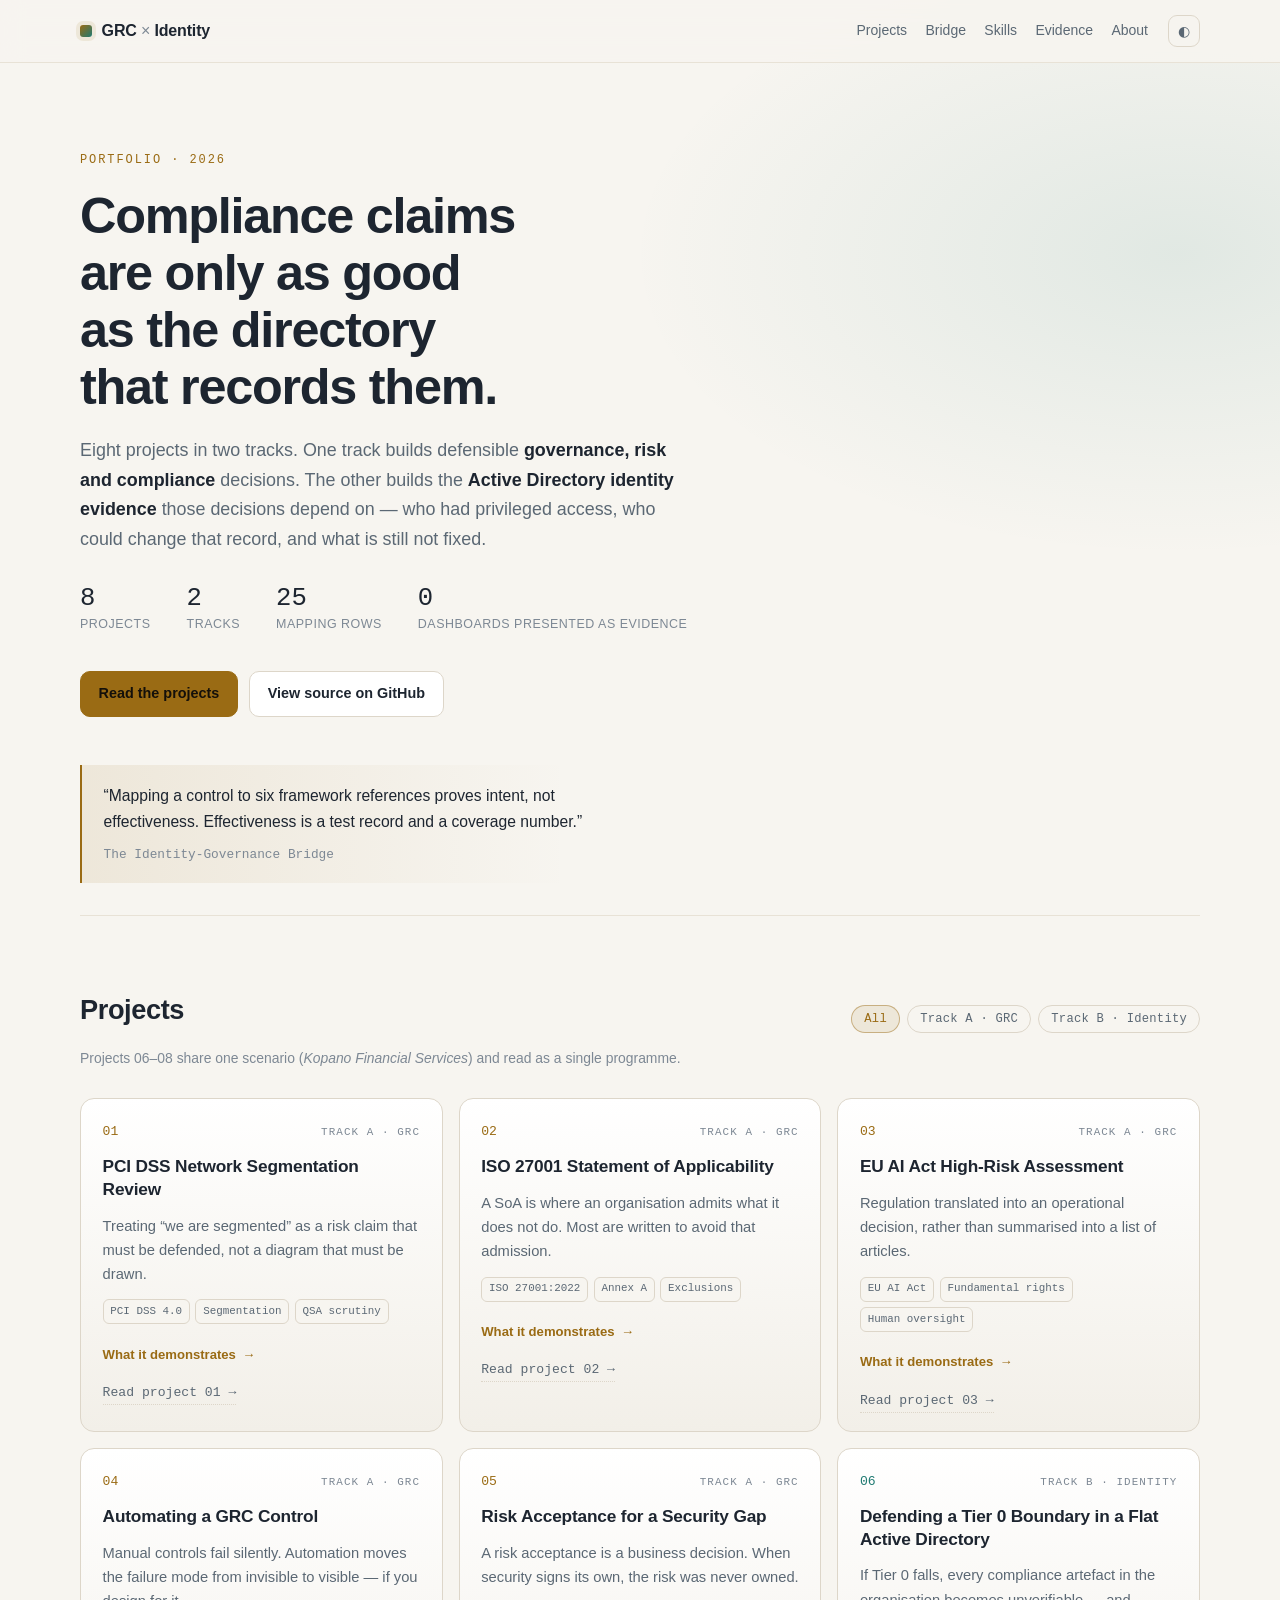
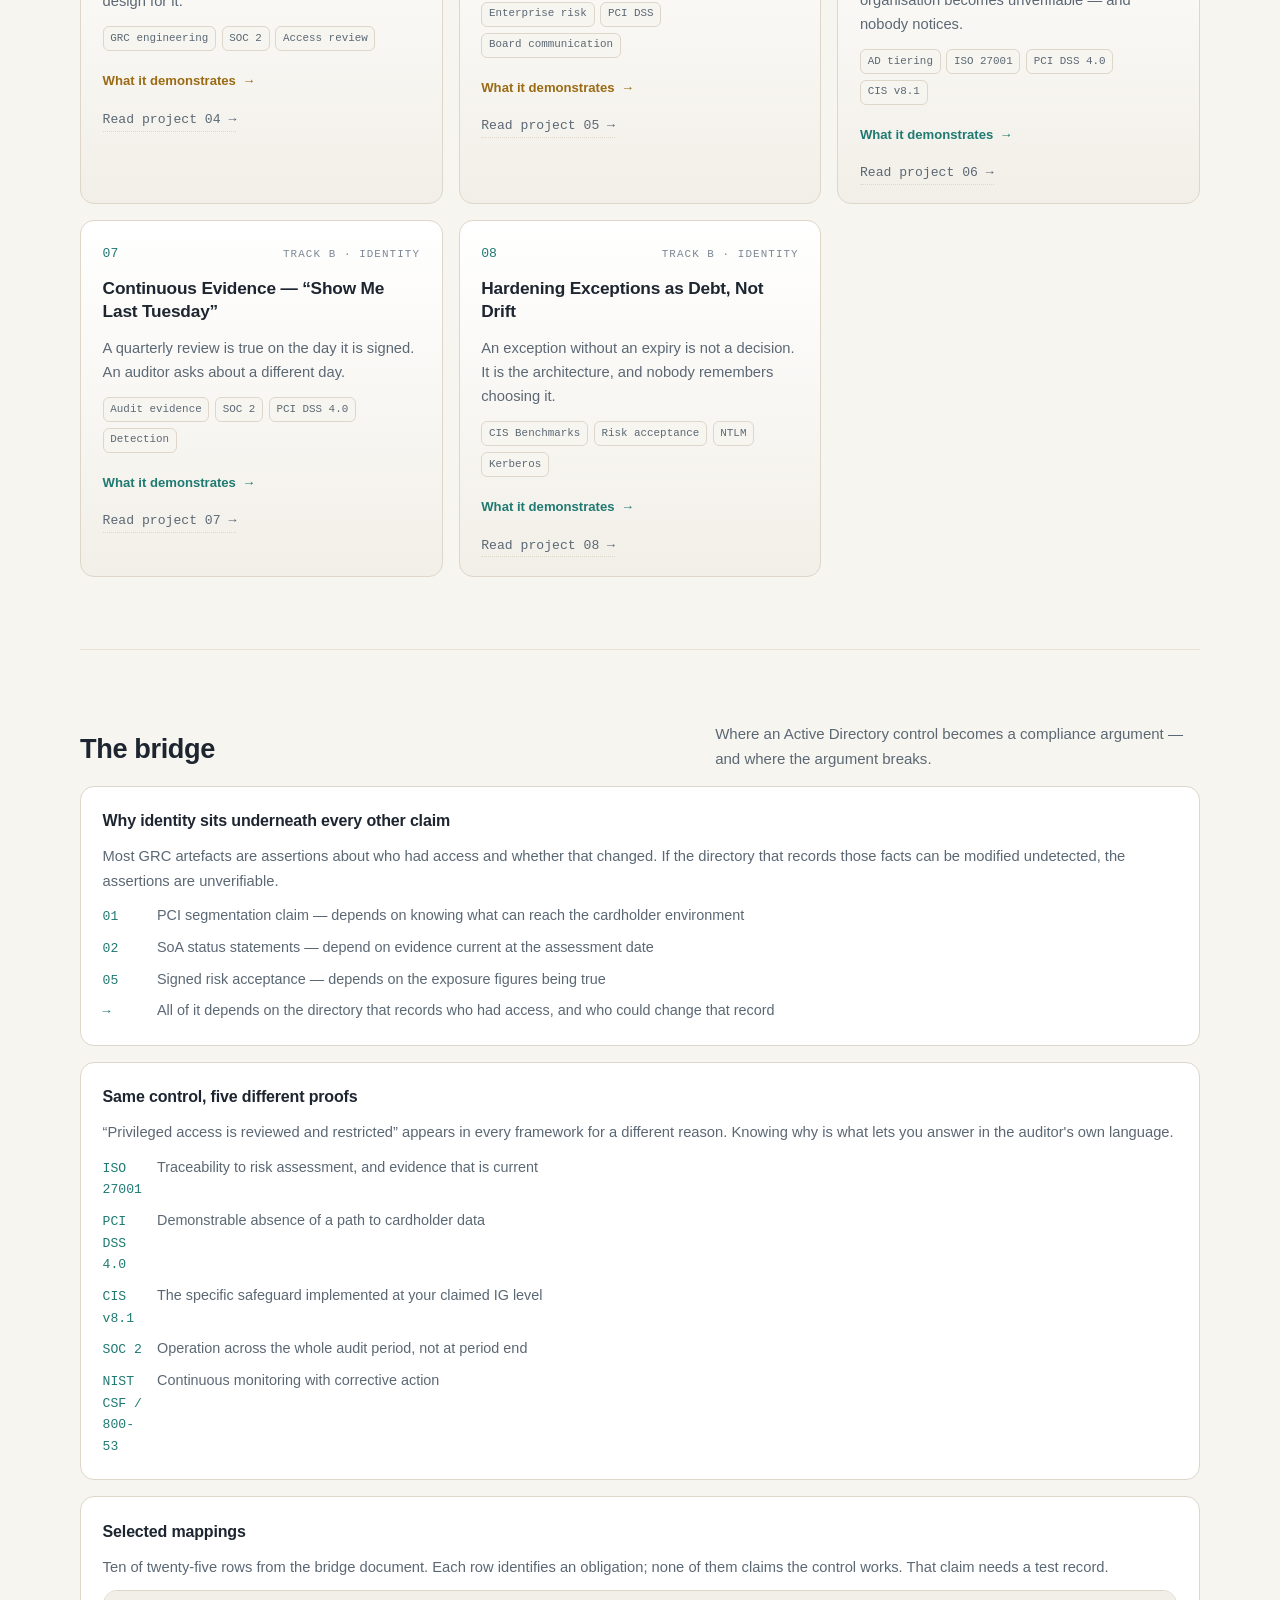
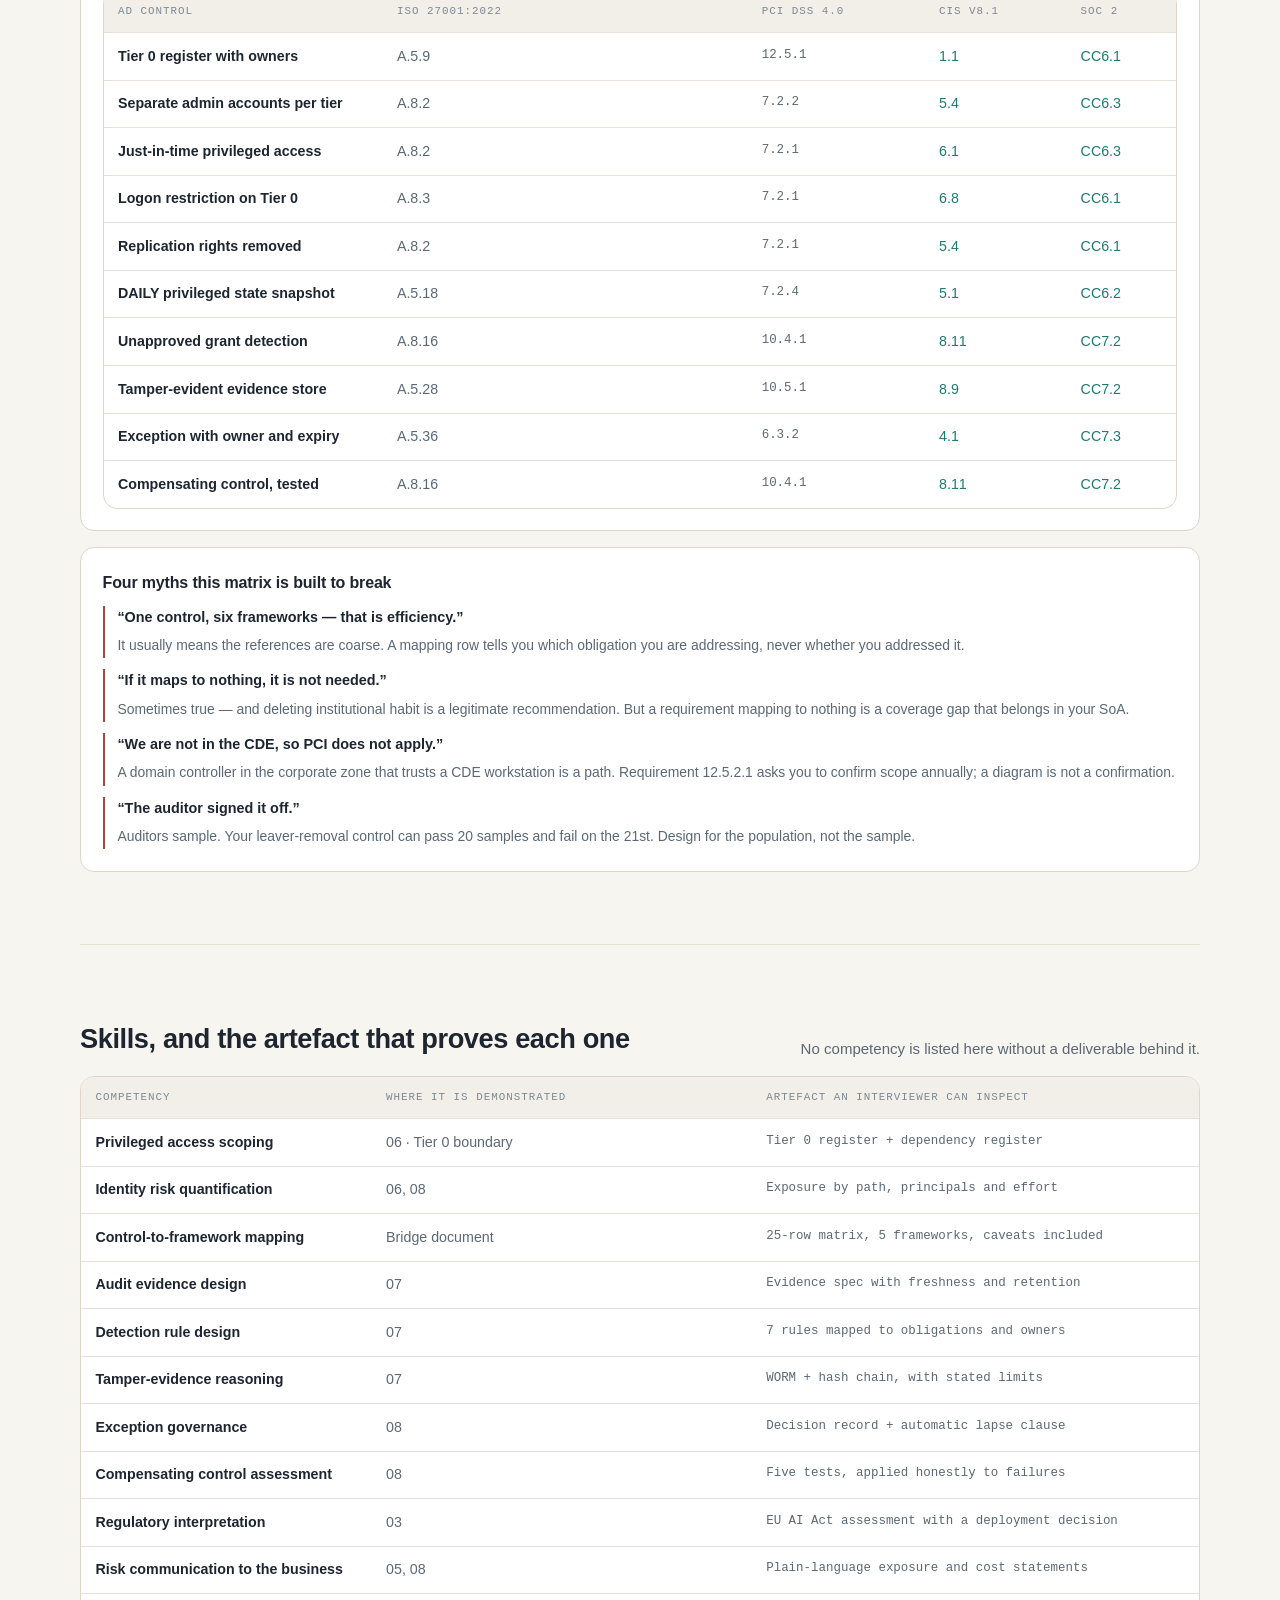
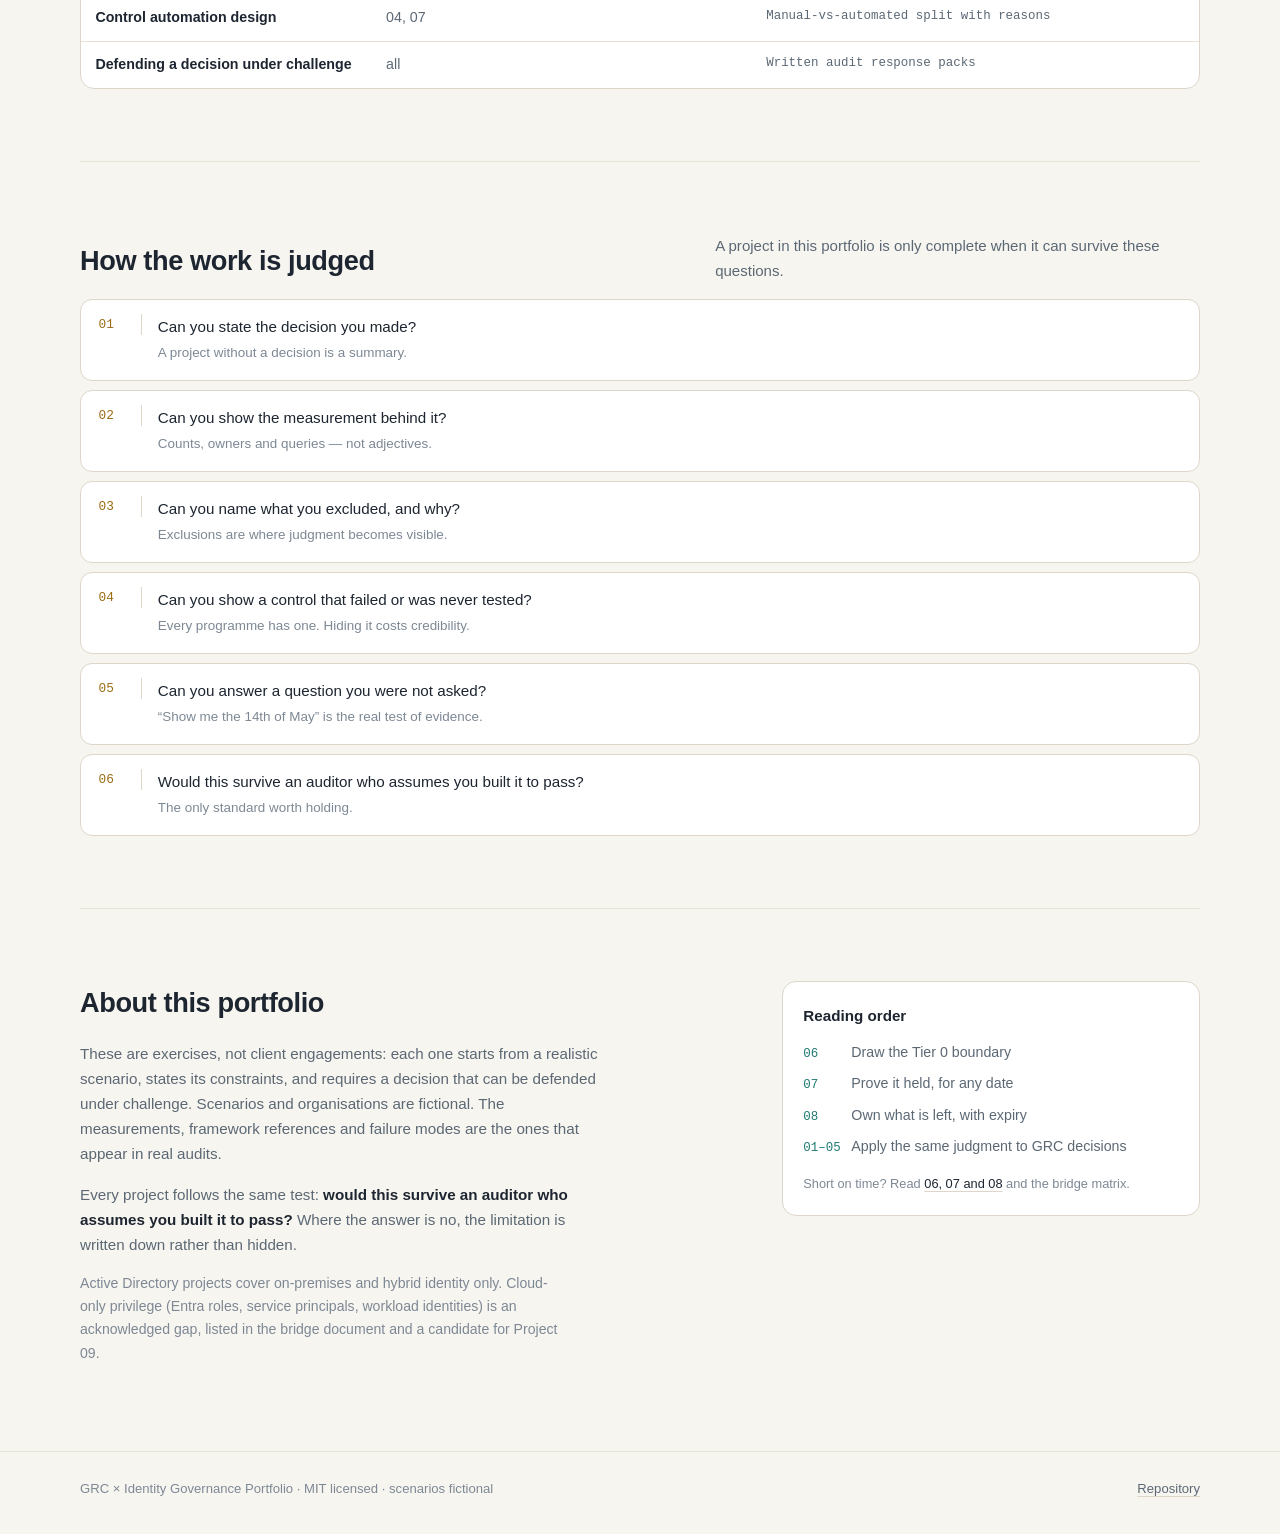
==== site/index.html @ a31667ec "Combine GRC portfolio with Active Directory identity governance Adds a second portfolio track built " ====
<!DOCTYPE html>
<html lang="en">
<head>
<meta charset="utf-8" />
<meta name="viewport" content="width=device-width, initial-scale=1" />
<title>GRC &amp; Identity Governance Portfolio</title>
<meta name="description" content="A working portfolio of governance, risk and compliance projects combined with Active Directory identity governance: boundary, evidence and honest debt." />
<link rel="stylesheet" href="styles.css" />
</head>
<body>
<a class="skip" href="#main">Skip to content</a>

<header class="topbar">
  <div class="wrap topbar-inner">
    <a class="brand" href="#top">
      <span class="brand-mark" aria-hidden="true"></span>
      <span class="brand-text">GRC <span class="dim">×</span> Identity</span>
    </a>
    <nav class="nav" aria-label="Sections">
      <a href="#projects">Projects</a>
      <a href="#bridge">Bridge</a>
      <a href="#skills">Skills</a>
      <a href="#evidence">Evidence</a>
      <a href="#about">About</a>
    </nav>
    <button id="theme" class="theme" type="button" aria-label="Switch colour theme">◐</button>
  </div>
</header>

<main id="main">

  <section id="top" class="hero wrap">
    <p class="kicker">Portfolio · 2026</p>
    <h1>Compliance claims are only as good as the directory that records them.</h1>
    <p class="lede">
      Eight projects in two tracks. One track builds defensible <strong>governance, risk and compliance</strong>
      decisions. The other builds the <strong>Active Directory identity evidence</strong> those decisions depend on —
      who had privileged access, who could change that record, and what is still not fixed.
    </p>

    <div class="hero-meta">
      <div class="stat">
        <span class="stat-n">8</span>
        <span class="stat-l">projects</span>
      </div>
      <div class="stat">
        <span class="stat-n">2</span>
        <span class="stat-l">tracks</span>
      </div>
      <div class="stat">
        <span class="stat-n">25</span>
        <span class="stat-l">mapping rows</span>
      </div>
      <div class="stat">
        <span class="stat-n">0</span>
        <span class="stat-l">dashboards presented as evidence</span>
      </div>
    </div>

    <div class="hero-actions">
      <a class="btn btn-primary" href="#projects">Read the projects</a>
      <a class="btn" id="repo-link-top" href="https://github.com/vusi1688-boop/GRCProjects" rel="noopener">View source on GitHub</a>
    </div>

    <blockquote class="pull">
      “Mapping a control to six framework references proves intent, not effectiveness.
      Effectiveness is a test record and a coverage number.”
      <cite>The Identity-Governance Bridge</cite>
    </blockquote>
  </section>

  <section id="projects" class="wrap section">
    <div class="section-head">
      <h2>Projects</h2>
      <div class="filters" role="group" aria-label="Filter projects by track">
        <button class="chip is-active" type="button" data-track="all">All</button>
        <button class="chip" type="button" data-track="grc">Track A · GRC</button>
        <button class="chip" type="button" data-track="identity">Track B · Identity</button>
      </div>
    </div>
    <p class="section-note" id="filter-note">Projects 06–08 share one scenario (<em>Kopano Financial Services</em>) and read as a single programme.</p>
    <div id="project-grid" class="grid"></div>
  </section>

  <section id="bridge" class="wrap section">
    <div class="section-head">
      <h2>The bridge</h2>
      <p class="section-sub">Where an Active Directory control becomes a compliance argument — and where the argument breaks.</p>
    </div>
    <div id="bridge-body" class="bridge"></div>
  </section>

  <section id="skills" class="wrap section">
    <div class="section-head">
      <h2>Skills, and the artefact that proves each one</h2>
      <p class="section-sub">No competency is listed here without a deliverable behind it.</p>
    </div>
    <div class="table-wrap">
      <table class="matrix">
        <thead>
          <tr><th>Competency</th><th>Where it is demonstrated</th><th>Artefact an interviewer can inspect</th></tr>
        </thead>
        <tbody id="skills-body"></tbody>
      </table>
    </div>
  </section>

  <section id="evidence" class="wrap section">
    <div class="section-head">
      <h2>How the work is judged</h2>
      <p class="section-sub">A project in this portfolio is only complete when it can survive these questions.</p>
    </div>
    <ol id="ladder" class="ladder"></ol>
  </section>

  <section id="about" class="wrap section">
    <div class="about">
      <div>
        <h2>About this portfolio</h2>
        <p>
          These are exercises, not client engagements: each one starts from a realistic scenario, states its
          constraints, and requires a decision that can be defended under challenge. Scenarios and organisations
          are fictional. The measurements, framework references and failure modes are the ones that appear in
          real audits.
        </p>
        <p>
          Every project follows the same test: <strong>would this survive an auditor who assumes you built it to pass?</strong>
          Where the answer is no, the limitation is written down rather than hidden.
        </p>
        <p class="muted">
          Active Directory projects cover on-premises and hybrid identity only. Cloud-only privilege
          (Entra roles, service principals, workload identities) is an acknowledged gap, listed in the bridge document
          and a candidate for Project 09.
        </p>
      </div>
      <div class="about-card">
        <h3>Reading order</h3>
        <ol class="reading">
          <li><span>06</span> Draw the Tier 0 boundary</li>
          <li><span>07</span> Prove it held, for any date</li>
          <li><span>08</span> Own what is left, with expiry</li>
          <li><span>01–05</span> Apply the same judgment to GRC decisions</li>
        </ol>
        <p class="small">Short on time? Read <a href="#projects">06, 07 and 08</a> and the bridge matrix.</p>
      </div>
    </div>
  </section>

</main>

<footer class="footer">
  <div class="wrap footer-inner">
    <p>GRC × Identity Governance Portfolio · MIT licensed · scenarios fictional</p>
    <p><a id="repo-link-foot" href="https://github.com/vusi1688-boop/GRCProjects" rel="noopener">Repository</a></p>
  </div>
</footer>

<script src="portfolio.js"></script>
</body>
</html>
---- site/styles.css ----
/* GRC × Identity Governance portfolio
   Plain CSS, no build step, no framework. */

:root {
  --bg: #0a0e13;
  --bg-2: #0d131a;
  --panel: #111a23;
  --panel-2: #16212c;
  --line: #22303d;
  --line-soft: #1a2734;
  --text: #dde8f2;
  --muted: #8ba0b3;
  --dim: #64798c;
  --accent: #e6b455;
  --accent-soft: rgba(230, 180, 85, 0.12);
  --teal: #55b3aa;
  --teal-soft: rgba(85, 179, 170, 0.12);
  --danger: #d9857a;
  --radius: 14px;
  --mono: ui-monospace, "SF Mono", "JetBrains Mono", "Cascadia Code", Menlo, Consolas, monospace;
  --sans: "Inter", -apple-system, BlinkMacSystemFont, "Segoe UI", Roboto, Helvetica, Arial, sans-serif;
  --maxw: 1120px;
}

html[data-theme="light"] {
  --bg: #f7f5f0;
  --bg-2: #f2efe8;
  --panel: #ffffff;
  --panel-2: #faf8f3;
  --line: #ddd6c9;
  --line-soft: #e8e2d6;
  --text: #1d2530;
  --muted: #5b6874;
  --dim: #7d8894;
  --accent: #9a6b14;
  --accent-soft: rgba(154, 107, 20, 0.10);
  --teal: #1f7a72;
  --teal-soft: rgba(31, 122, 114, 0.10);
  --danger: #a4483c;
}

* { box-sizing: border-box; }

[hidden] { display: none !important; }

html { scroll-behavior: smooth; }

body {
  margin: 0;
  background: var(--bg);
  color: var(--text);
  font-family: var(--sans);
  font-size: 16px;
  line-height: 1.65;
  -webkit-font-smoothing: antialiased;
  background-image:
    radial-gradient(900px 420px at 12% -8%, var(--accent-soft), transparent 70%),
    radial-gradient(760px 420px at 92% 4%, var(--teal-soft), transparent 72%);
  background-repeat: no-repeat;
}

.wrap { width: min(100% - 2.5rem, var(--maxw)); margin-inline: auto; }

a { color: var(--text); text-decoration-color: var(--line); text-underline-offset: 3px; }
a:hover { text-decoration-color: var(--accent); }

.skip {
  position: absolute; left: -9999px; top: 0; z-index: 99;
  background: var(--panel); padding: .75rem 1rem; border: 1px solid var(--line);
}
.skip:focus { left: 1rem; top: 1rem; }

/* ---------- top bar ---------- */

.topbar {
  position: sticky; top: 0; z-index: 50;
  background: color-mix(in srgb, var(--bg) 82%, transparent);
  backdrop-filter: blur(12px);
  border-bottom: 1px solid var(--line-soft);
}

.topbar-inner {
  display: flex; align-items: center; gap: 1.25rem;
  height: 62px;
}

.brand { display: inline-flex; align-items: center; gap: .6rem; text-decoration: none; font-weight: 650; letter-spacing: -.01em; }
.brand-mark {
  width: 12px; height: 12px; border-radius: 3px;
  background: linear-gradient(135deg, var(--accent), var(--teal));
  box-shadow: 0 0 0 4px var(--accent-soft);
}
.brand-text .dim { color: var(--dim); font-weight: 400; }

.nav { display: flex; gap: 1.15rem; margin-left: auto; font-size: .875rem; }
.nav a { color: var(--muted); text-decoration: none; }
.nav a:hover { color: var(--text); }

.theme {
  background: transparent; color: var(--muted); border: 1px solid var(--line);
  width: 32px; height: 32px; border-radius: 9px; cursor: pointer; font-size: 14px;
}
.theme:hover { color: var(--text); border-color: var(--accent); }

/* ---------- hero ---------- */

.hero { padding: clamp(3rem, 7vw, 5.5rem) 0 2rem; }

.kicker {
  font-family: var(--mono); font-size: .75rem; letter-spacing: .16em;
  text-transform: uppercase; color: var(--accent); margin: 0 0 1.1rem;
}

h1 {
  font-size: clamp(1.9rem, 4.4vw, 3.15rem);
  line-height: 1.13; letter-spacing: -.025em; font-weight: 680;
  margin: 0 0 1.25rem; max-width: 22ch; text-wrap: balance;
}

.lede { font-size: clamp(1rem, 1.4vw, 1.12rem); color: var(--muted); max-width: 62ch; margin: 0 0 2rem; }
.lede strong { color: var(--text); font-weight: 600; }

.hero-meta { display: flex; flex-wrap: wrap; gap: 2.25rem; margin: 2rem 0 2.25rem; }
.stat { display: flex; flex-direction: column; gap: .15rem; }
.stat-n { font-family: var(--mono); font-size: 1.6rem; color: var(--text); line-height: 1; }
.stat-l { font-size: .78rem; color: var(--dim); letter-spacing: .04em; text-transform: uppercase; }

.hero-actions { display: flex; flex-wrap: wrap; gap: .7rem; }

.btn {
  display: inline-block; padding: .62rem 1.1rem; border-radius: 10px;
  border: 1px solid var(--line); color: var(--text); text-decoration: none;
  font-size: .9rem; font-weight: 550; background: var(--panel);
  transition: border-color .15s, background .15s, transform .15s;
}
.btn:hover { border-color: var(--accent); transform: translateY(-1px); }
.btn-primary { background: var(--accent); color: #14100a; border-color: var(--accent); font-weight: 620; }
.btn-primary:hover { background: color-mix(in srgb, var(--accent) 88%, white); }

.pull {
  margin: 3rem 0 0; padding: 1.15rem 1.35rem; max-width: 66ch;
  border-left: 2px solid var(--accent);
  background: linear-gradient(90deg, var(--accent-soft), transparent 85%);
  color: var(--text); font-size: .98rem;
}
.pull cite { display: block; margin-top: .55rem; font-style: normal; font-size: .8rem; color: var(--dim); font-family: var(--mono); }

/* ---------- sections ---------- */

.section { padding: clamp(2.75rem, 6vw, 4.5rem) 0; border-top: 1px solid var(--line-soft); }

.section-head { display: flex; flex-wrap: wrap; align-items: flex-end; gap: 1rem; justify-content: space-between; margin-bottom: .9rem; }
.section-head h2 { font-size: clamp(1.35rem, 2.4vw, 1.7rem); letter-spacing: -.015em; margin: 0; font-weight: 640; }
.section-sub { color: var(--muted); margin: 0; max-width: 58ch; font-size: .94rem; }
.section-note { color: var(--dim); font-size: .87rem; margin: 0 0 1.75rem; }

.filters { display: flex; gap: .45rem; flex-wrap: wrap; }
.chip {
  font-family: var(--mono); font-size: .76rem; letter-spacing: .02em;
  padding: .38rem .75rem; border-radius: 999px; cursor: pointer;
  background: transparent; color: var(--muted); border: 1px solid var(--line);
}
.chip:hover { color: var(--text); }
.chip.is-active { background: var(--accent-soft); color: var(--accent); border-color: color-mix(in srgb, var(--accent) 45%, transparent); }

/* ---------- project cards ---------- */

.grid { display: grid; grid-template-columns: repeat(auto-fill, minmax(320px, 1fr)); gap: 1rem; }

.card {
  background: linear-gradient(180deg, var(--panel), var(--bg-2));
  border: 1px solid var(--line); border-radius: var(--radius);
  padding: 1.35rem 1.35rem 1.15rem;
  display: flex; flex-direction: column; gap: .8rem;
  transition: border-color .18s, transform .18s;
  position: relative; overflow: hidden;
}
.card::before {
  content: ""; position: absolute; inset: 0 auto 0 0; width: 2px;
  background: var(--accent); opacity: 0; transition: opacity .18s;
}
.card.track-identity::before { background: var(--teal); }
.card:hover { border-color: color-mix(in srgb, var(--accent) 38%, var(--line)); }
.card.track-identity:hover { border-color: color-mix(in srgb, var(--teal) 42%, var(--line)); }
.card:hover::before, .card.is-open::before { opacity: 1; }

.card-top { display: flex; align-items: baseline; gap: .7rem; }
.card-num { font-family: var(--mono); font-size: .82rem; color: var(--accent); }
.card.track-identity .card-num { color: var(--teal); }
.card-track { font-family: var(--mono); font-size: .68rem; letter-spacing: .1em; text-transform: uppercase; color: var(--dim); margin-left: auto; }

.card h3 { font-size: 1.08rem; line-height: 1.32; margin: 0; letter-spacing: -.01em; font-weight: 620; }

.card-why { color: var(--muted); font-size: .92rem; margin: 0; }

.tags { display: flex; flex-wrap: wrap; gap: .35rem; }
.tag {
  font-family: var(--mono); font-size: .68rem; color: var(--muted);
  border: 1px solid var(--line); border-radius: 6px; padding: .16rem .42rem;
  background: var(--bg);
}

.card-toggle {
  margin-top: .15rem; align-self: flex-start;
  background: none; border: 0; padding: .25rem 0; cursor: pointer;
  color: var(--accent); font: inherit; font-size: .82rem; font-weight: 550;
  display: inline-flex; align-items: center; gap: .4rem;
}
.card.track-identity .card-toggle { color: var(--teal); }
.card-toggle::after { content: "→"; transition: transform .18s; }
.card-toggle[aria-expanded="true"]::after { transform: rotate(90deg); }

.card-body { display: grid; gap: .9rem; border-top: 1px solid var(--line-soft); padding-top: .9rem; }
.card-body[hidden] { display: none; }

.field h4 {
  margin: 0 0 .3rem; font-family: var(--mono); font-size: .68rem;
  letter-spacing: .1em; text-transform: uppercase; color: var(--dim); font-weight: 500;
}
.field p, .field li { font-size: .89rem; color: var(--muted); margin: 0; }
.field ul { margin: 0; padding-left: 1.05rem; display: grid; gap: .2rem; }
.field li::marker { color: var(--accent); }
.card.track-identity .field li::marker { color: var(--teal); }

.card-link { font-size: .82rem; font-family: var(--mono); color: var(--muted); text-decoration: none; border-bottom: 1px dotted var(--line); align-self: flex-start; }
.card-link:hover { color: var(--text); border-bottom-color: var(--accent); }

/* ---------- bridge ---------- */

.bridge { display: grid; gap: 1rem; }
.bridge-block {
  background: var(--panel); border: 1px solid var(--line); border-radius: var(--radius);
  padding: 1.35rem;
}
.bridge-block h3 { margin: 0 0 .6rem; font-size: 1rem; letter-spacing: -.01em; }
.bridge-block p { color: var(--muted); font-size: .92rem; margin: 0 0 .7rem; }
.bridge-block p:last-child { margin-bottom: 0; }

.chain { display: grid; gap: .5rem; margin: .25rem 0 0; }
.chain-row {
  display: grid; grid-template-columns: 2.6rem 1fr; gap: .8rem; align-items: baseline;
  font-size: .9rem; color: var(--muted);
}
.chain-row span:first-child { font-family: var(--mono); color: var(--teal); font-size: .82rem; }

.myths { display: grid; gap: .7rem; margin-top: .4rem; }
.myth { border-left: 2px solid var(--danger); padding-left: .8rem; }
.myth strong { display: block; font-size: .9rem; color: var(--text); font-weight: 600; margin-bottom: .15rem; }
.myth span { font-size: .87rem; color: var(--muted); }

/* ---------- skills table ---------- */

.table-wrap { overflow-x: auto; border: 1px solid var(--line); border-radius: var(--radius); background: var(--panel); }
.matrix { width: 100%; border-collapse: collapse; font-size: .89rem; min-width: 640px; }
.matrix th, .matrix td { text-align: left; padding: .72rem .9rem; border-bottom: 1px solid var(--line-soft); vertical-align: top; }
.matrix thead th {
  font-family: var(--mono); font-size: .68rem; letter-spacing: .09em; text-transform: uppercase;
  color: var(--dim); font-weight: 500; background: var(--bg-2);
}
.matrix tbody tr:last-child td { border-bottom: 0; }
.matrix tbody tr:hover { background: var(--panel-2); }
.matrix td:first-child { color: var(--text); font-weight: 550; width: 26%; }
.matrix td:nth-child(2) { color: var(--muted); width: 34%; }
.matrix td:nth-child(3) { color: var(--muted); font-family: var(--mono); font-size: .78rem; }
.matrix .pnum { color: var(--teal); }

/* ---------- ladder ---------- */

.ladder { list-style: none; counter-reset: step; margin: 0; padding: 0; display: grid; gap: .55rem; }
.ladder li {
  counter-increment: step;
  display: grid; grid-template-columns: 2.7rem 1fr; gap: 1rem; align-items: start;
  background: var(--panel); border: 1px solid var(--line); border-radius: 12px;
  padding: .9rem 1.1rem;
}
.ladder li::before {
  content: counter(step, decimal-leading-zero);
  font-family: var(--mono); font-size: .8rem; color: var(--accent);
  border-right: 1px solid var(--line); padding-right: .8rem;
}
.ladder-q { color: var(--text); font-size: .95rem; display: block; }
.ladder small { color: var(--dim); font-size: .84rem; }

/* ---------- about ---------- */

.about { display: grid; grid-template-columns: 1.6fr 1fr; gap: 2rem; align-items: start; }
.about h2 { margin: 0 0 .8rem; font-size: clamp(1.35rem, 2.4vw, 1.7rem); letter-spacing: -.015em; }
.about p { color: var(--muted); font-size: .95rem; max-width: 62ch; }
.about p strong { color: var(--text); font-weight: 600; }
.muted { color: var(--dim) !important; font-size: .88rem !important; }

.about-card { background: var(--panel); border: 1px solid var(--line); border-radius: var(--radius); padding: 1.3rem; }
.about-card h3 { margin: 0 0 .8rem; font-size: .95rem; font-weight: 600; }
.reading { list-style: none; margin: 0 0 .9rem; padding: 0; display: grid; gap: .5rem; font-size: .89rem; color: var(--muted); }
.reading li { display: grid; grid-template-columns: 2.4rem 1fr; gap: .6rem; align-items: baseline; }
.reading span { font-family: var(--mono); font-size: .78rem; color: var(--teal); }
.small { font-size: .8rem !important; color: var(--dim) !important; margin: 0; }

/* ---------- footer ---------- */

.footer { border-top: 1px solid var(--line-soft); padding: 1.6rem 0 2.4rem; }
.footer-inner { display: flex; flex-wrap: wrap; gap: .5rem 1.5rem; justify-content: space-between; }
.footer p { margin: 0; color: var(--dim); font-size: .82rem; }
.footer a { color: var(--muted); }

/* ---------- responsive ---------- */

@media (max-width: 860px) {
  .nav { display: none; }
  .about { grid-template-columns: 1fr; }
  .hero-meta { gap: 1.5rem; }
}

@media (max-width: 520px) {
  .wrap { width: calc(100% - 2rem); }
  .grid { grid-template-columns: 1fr; }
  .hero-meta { display: grid; grid-template-columns: 1fr 1fr; gap: 1.1rem; }
  .stat-n { font-size: 1.35rem; }
  .pull { padding: 1rem; }
}

@media print {
  body { background: #fff; color: #000; }
  .topbar, .theme, .filters, .card-toggle, .hero-actions, .footer { display: none; }
  .card, .bridge-block, .ladder li, .table-wrap { border-color: #ccc; background: #fff; break-inside: avoid; }
  .card-body[hidden] { display: grid !important; }
  a { color: #000; }
}

@media (prefers-reduced-motion: reduce) {
  html { scroll-behavior: auto; }
  * { transition: none !important; }
}
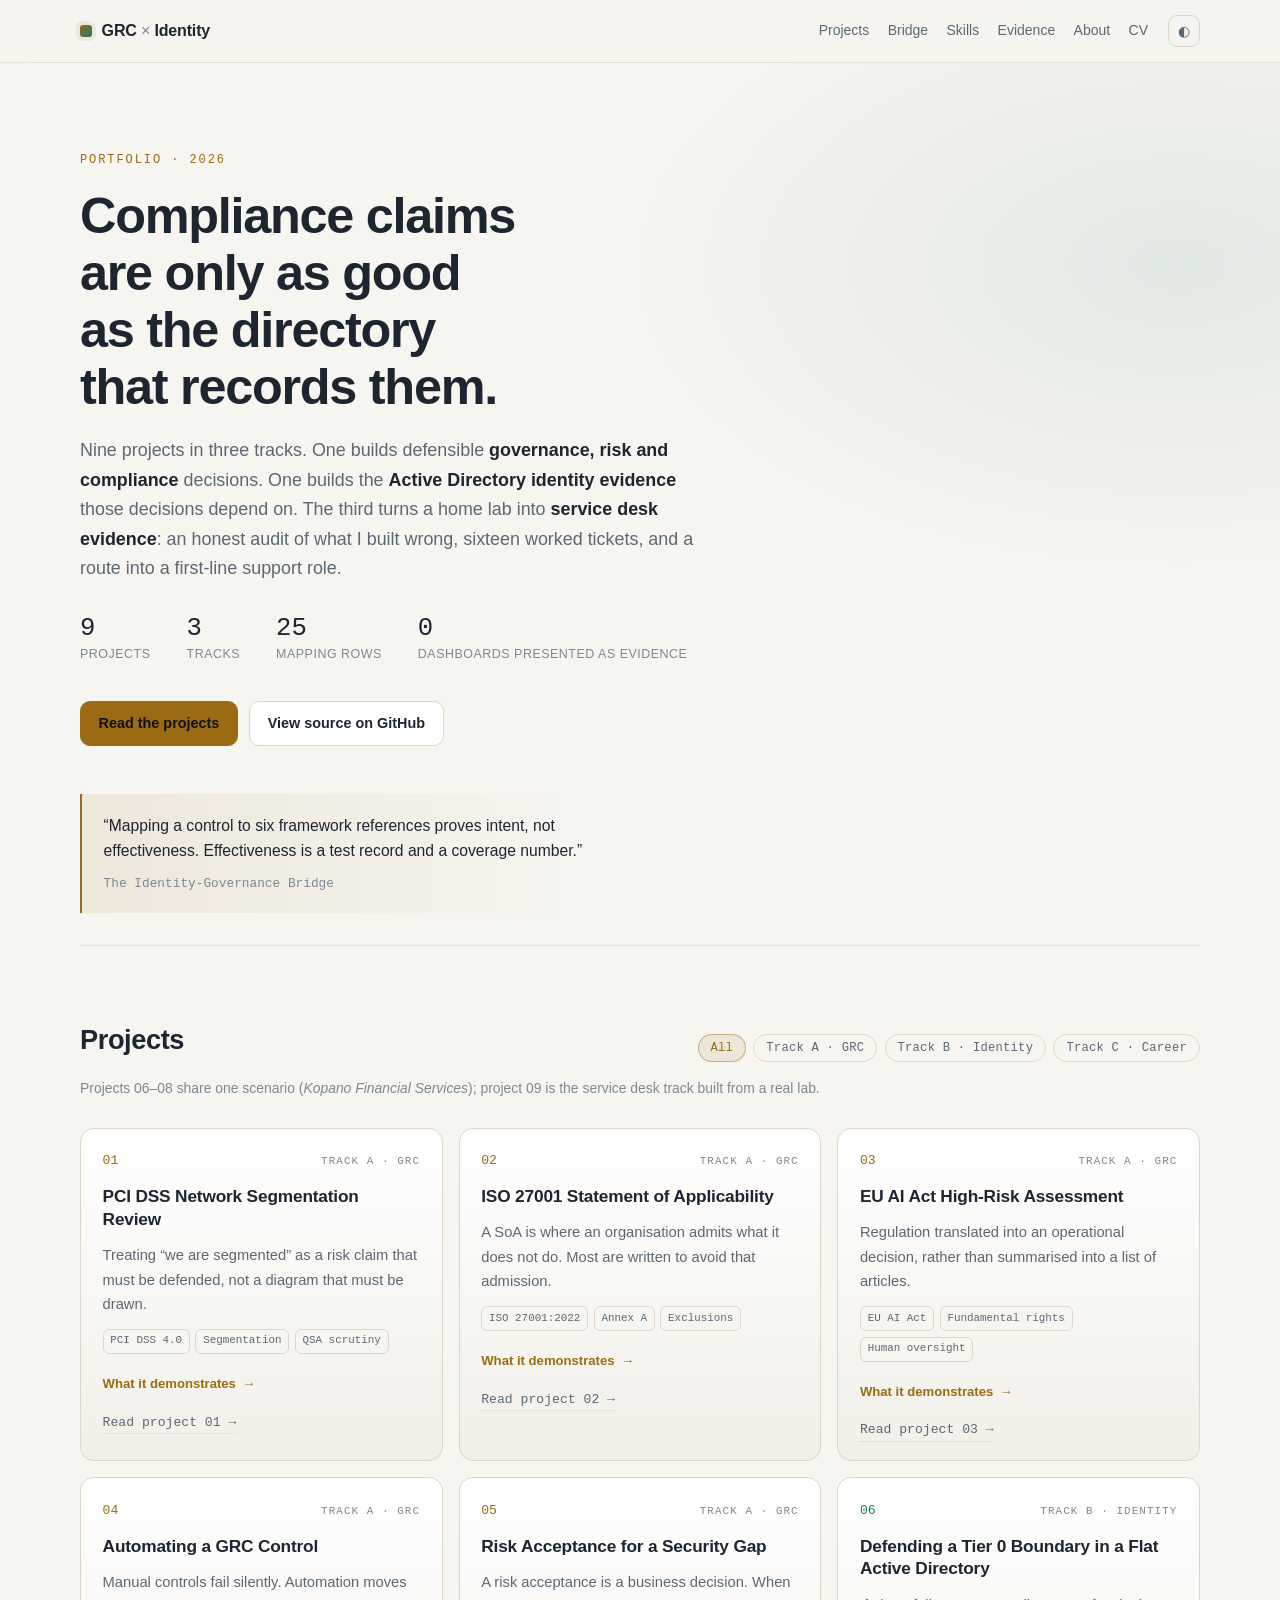
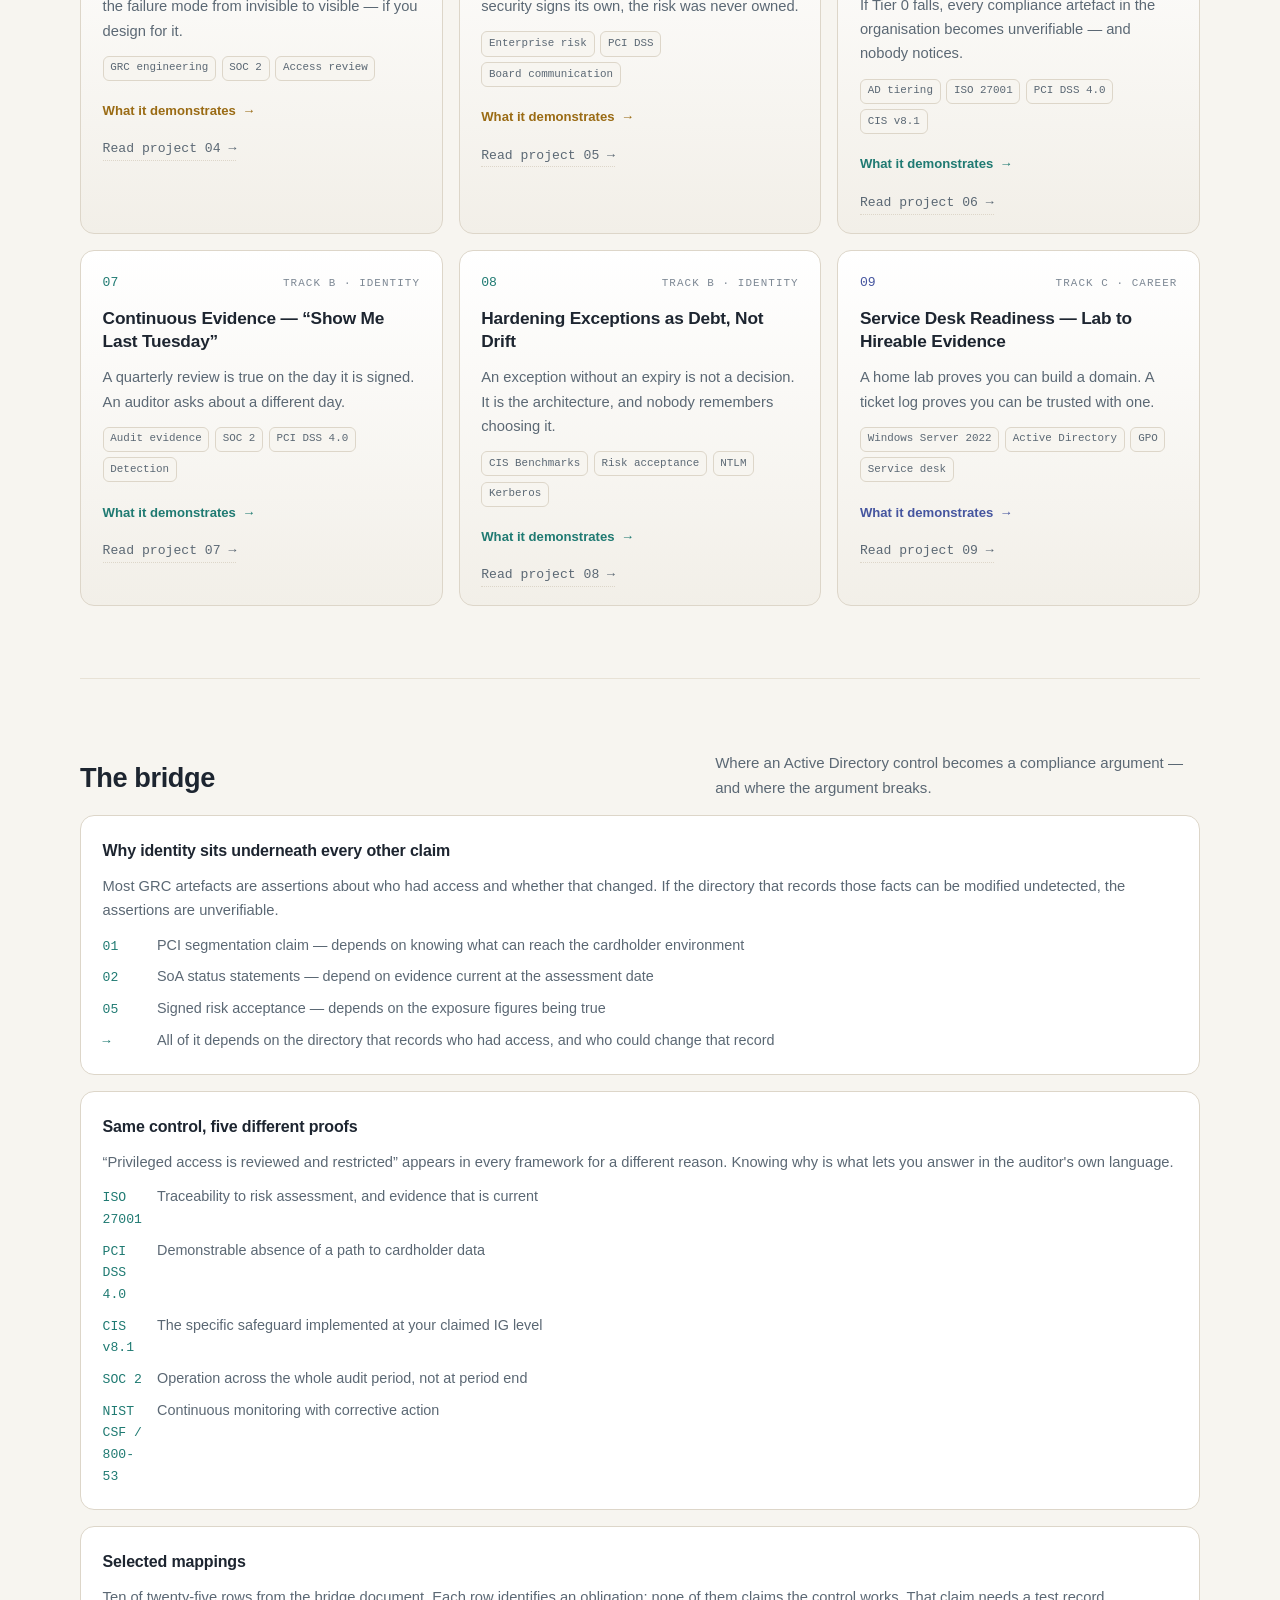
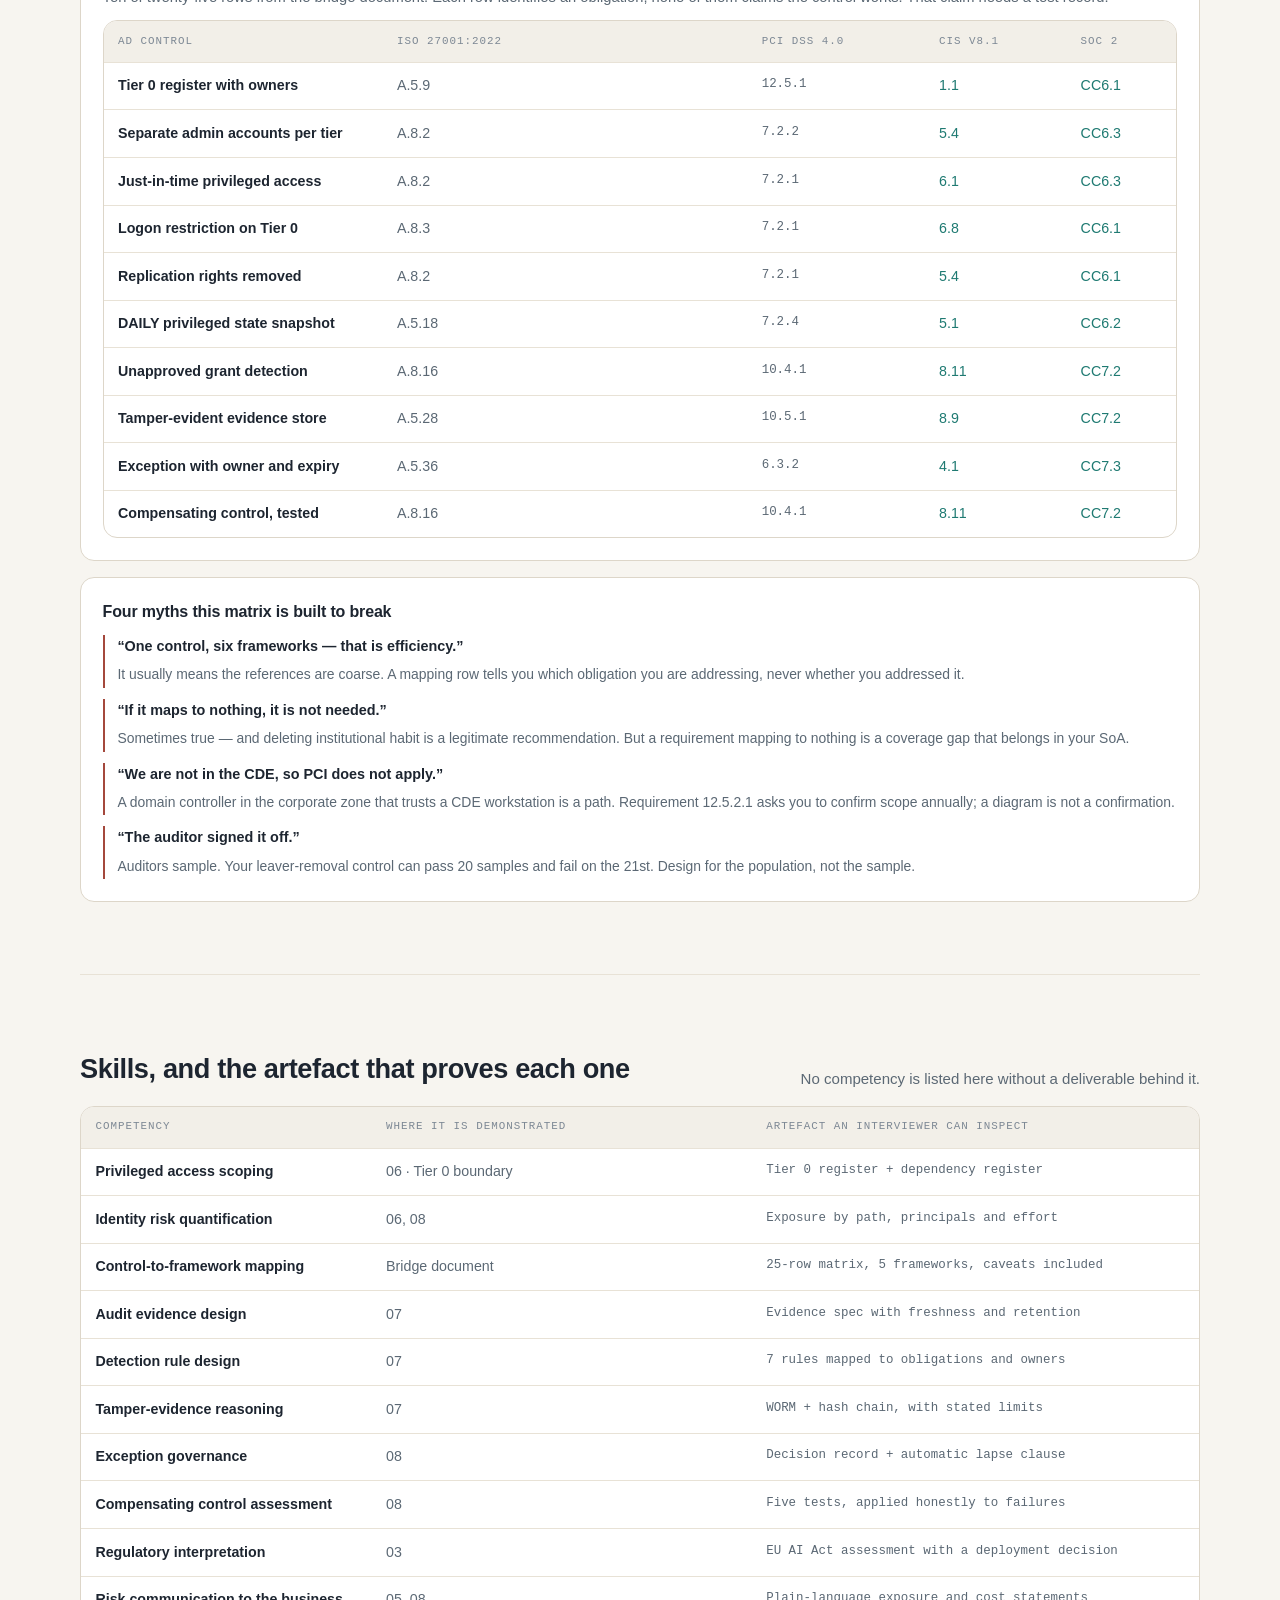
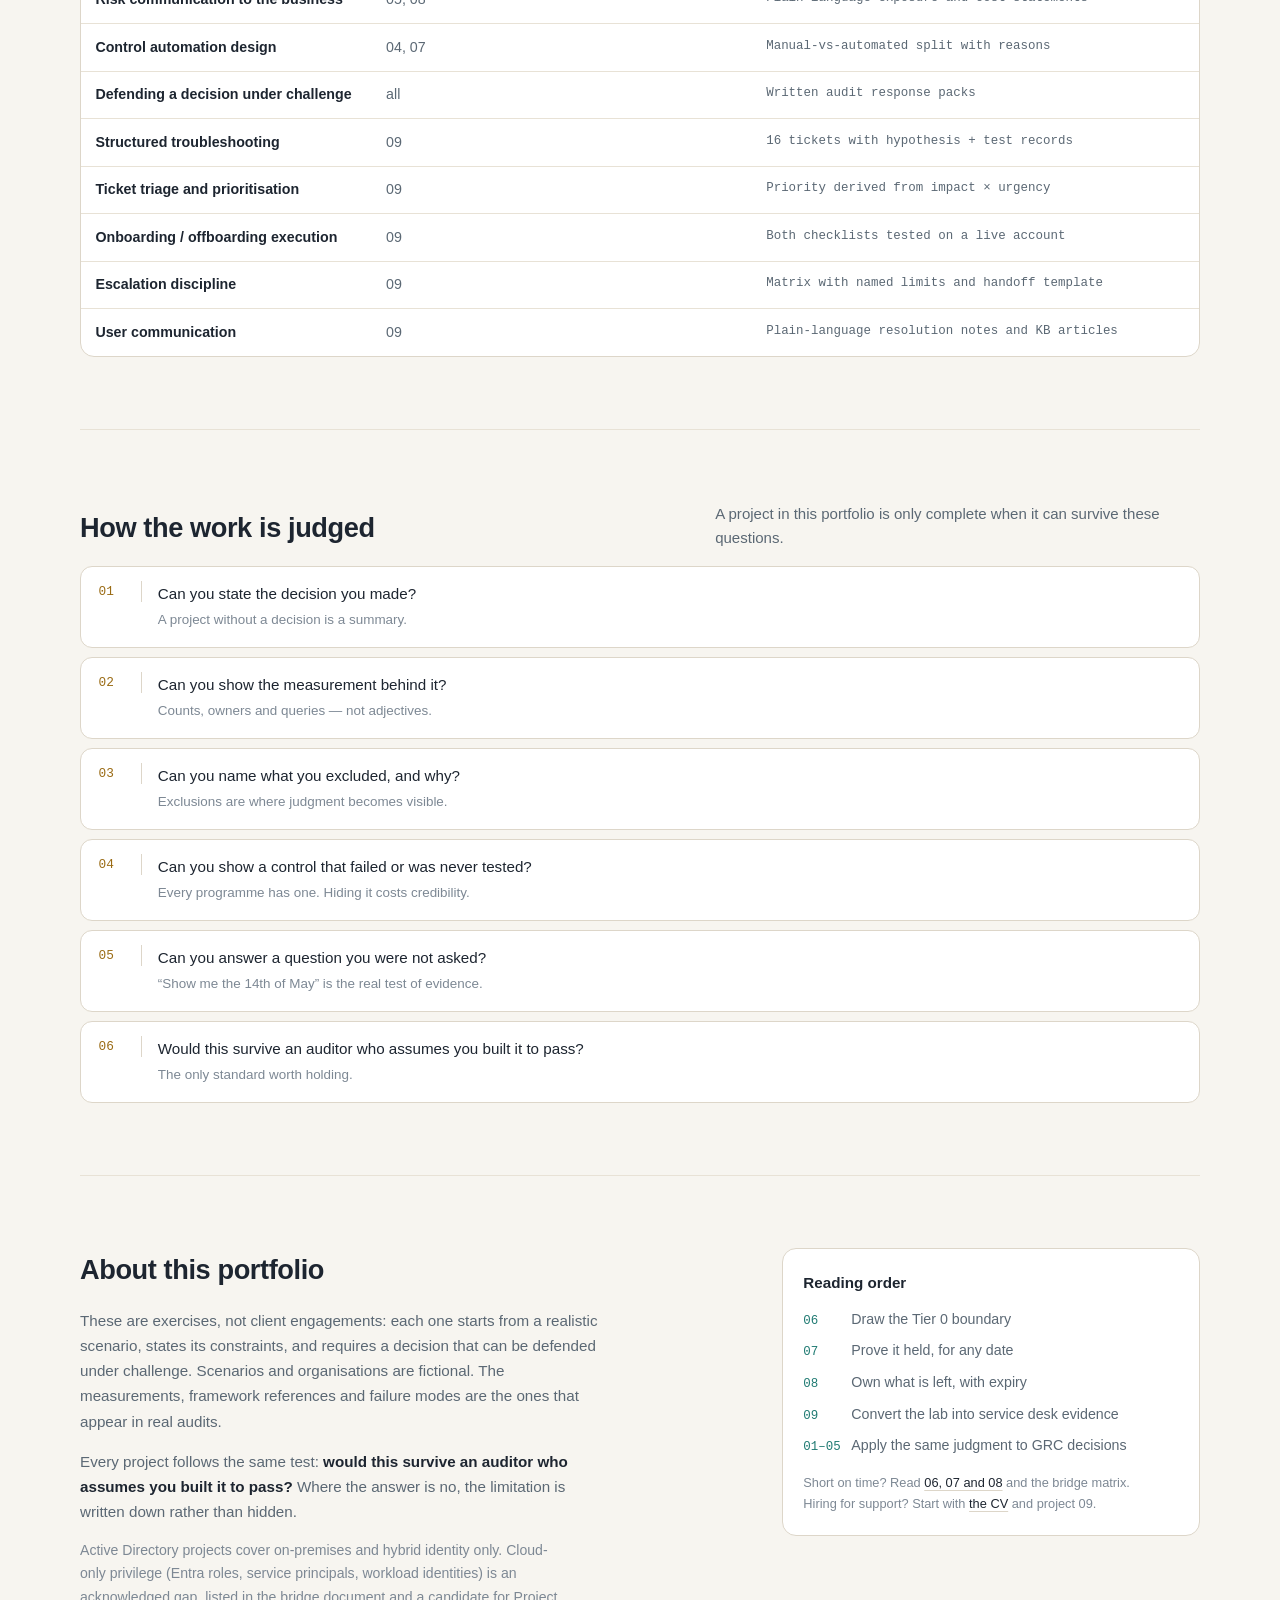
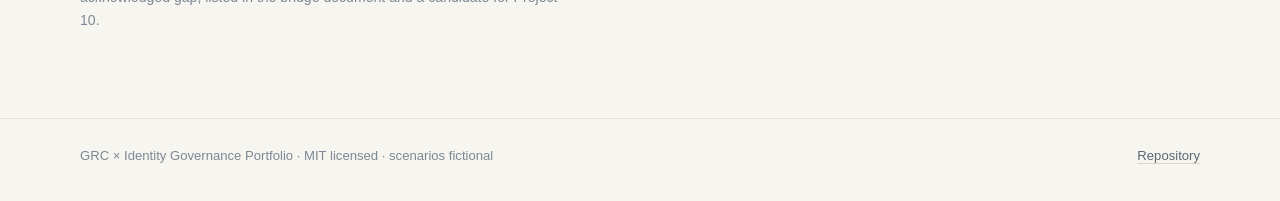
==== commit 277b4658: "Add service desk readiness track built from the Vusi.lab home lab Turns a real three-day AD lab buil" ====
--- a/site/index.html
+++ b/site/index.html
@@ -22,6 +22,7 @@
       <a href="#skills">Skills</a>
       <a href="#evidence">Evidence</a>
       <a href="#about">About</a>
+      <a href="./resume.html">CV</a>
     </nav>
     <button id="theme" class="theme" type="button" aria-label="Switch colour theme">◐</button>
   </div>
@@ -33,18 +34,19 @@
     <p class="kicker">Portfolio · 2026</p>
     <h1>Compliance claims are only as good as the directory that records them.</h1>
     <p class="lede">
-      Eight projects in two tracks. One track builds defensible <strong>governance, risk and compliance</strong>
-      decisions. The other builds the <strong>Active Directory identity evidence</strong> those decisions depend on —
-      who had privileged access, who could change that record, and what is still not fixed.
+      Nine projects in three tracks. One builds defensible <strong>governance, risk and compliance</strong> decisions.
+      One builds the <strong>Active Directory identity evidence</strong> those decisions depend on. The third turns a
+      home lab into <strong>service desk evidence</strong>: an honest audit of what I built wrong, sixteen worked
+      tickets, and a route into a first-line support role.
     </p>
 
     <div class="hero-meta">
       <div class="stat">
-        <span class="stat-n">8</span>
+        <span class="stat-n">9</span>
         <span class="stat-l">projects</span>
       </div>
       <div class="stat">
-        <span class="stat-n">2</span>
+        <span class="stat-n">3</span>
         <span class="stat-l">tracks</span>
       </div>
       <div class="stat">
@@ -76,9 +78,10 @@
         <button class="chip is-active" type="button" data-track="all">All</button>
         <button class="chip" type="button" data-track="grc">Track A · GRC</button>
         <button class="chip" type="button" data-track="identity">Track B · Identity</button>
+        <button class="chip" type="button" data-track="career">Track C · Career</button>
       </div>
     </div>
-    <p class="section-note" id="filter-note">Projects 06–08 share one scenario (<em>Kopano Financial Services</em>) and read as a single programme.</p>
+    <p class="section-note" id="filter-note">Projects 06–08 share one scenario (<em>Kopano Financial Services</em>); project 09 is the service desk track built from a real lab.</p>
     <div id="project-grid" class="grid"></div>
   </section>
 
@@ -130,7 +133,7 @@
         <p class="muted">
           Active Directory projects cover on-premises and hybrid identity only. Cloud-only privilege
           (Entra roles, service principals, workload identities) is an acknowledged gap, listed in the bridge document
-          and a candidate for Project 09.
+          and a candidate for Project 10.
         </p>
       </div>
       <div class="about-card">
@@ -139,9 +142,11 @@
           <li><span>06</span> Draw the Tier 0 boundary</li>
           <li><span>07</span> Prove it held, for any date</li>
           <li><span>08</span> Own what is left, with expiry</li>
+          <li><span>09</span> Convert the lab into service desk evidence</li>
           <li><span>01–05</span> Apply the same judgment to GRC decisions</li>
         </ol>
-        <p class="small">Short on time? Read <a href="#projects">06, 07 and 08</a> and the bridge matrix.</p>
+        <p class="small">Short on time? Read <a href="#projects">06, 07 and 08</a> and the bridge matrix.<br />
+        Hiring for support? Start with <a href="./resume.html">the CV</a> and project 09.</p>
       </div>
     </div>
   </section>
--- a/site/styles.css
+++ b/site/styles.css
@@ -13,6 +13,8 @@
   --dim: #64798c;
   --accent: #e6b455;
   --accent-soft: rgba(230, 180, 85, 0.12);
+  --blue: #8b9ce0;
+  --blue-soft: rgba(139, 156, 224, 0.12);
   --teal: #55b3aa;
   --teal-soft: rgba(85, 179, 170, 0.12);
   --danger: #d9857a;
@@ -34,6 +36,8 @@
   --dim: #7d8894;
   --accent: #9a6b14;
   --accent-soft: rgba(154, 107, 20, 0.10);
+  --blue: #45559f;
+  --blue-soft: rgba(69, 85, 159, 0.10);
   --teal: #1f7a72;
   --teal-soft: rgba(31, 122, 114, 0.10);
   --danger: #a4483c;
@@ -180,13 +184,16 @@
   background: var(--accent); opacity: 0; transition: opacity .18s;
 }
 .card.track-identity::before { background: var(--teal); }
+.card.track-career::before { background: var(--blue); }
 .card:hover { border-color: color-mix(in srgb, var(--accent) 38%, var(--line)); }
 .card.track-identity:hover { border-color: color-mix(in srgb, var(--teal) 42%, var(--line)); }
+.card.track-career:hover { border-color: color-mix(in srgb, var(--blue) 42%, var(--line)); }
 .card:hover::before, .card.is-open::before { opacity: 1; }
 
 .card-top { display: flex; align-items: baseline; gap: .7rem; }
 .card-num { font-family: var(--mono); font-size: .82rem; color: var(--accent); }
 .card.track-identity .card-num { color: var(--teal); }
+.card.track-career .card-num { color: var(--blue); }
 .card-track { font-family: var(--mono); font-size: .68rem; letter-spacing: .1em; text-transform: uppercase; color: var(--dim); margin-left: auto; }
 
 .card h3 { font-size: 1.08rem; line-height: 1.32; margin: 0; letter-spacing: -.01em; font-weight: 620; }
@@ -207,6 +214,7 @@
   display: inline-flex; align-items: center; gap: .4rem;
 }
 .card.track-identity .card-toggle { color: var(--teal); }
+.card.track-career .card-toggle { color: var(--blue); }
 .card-toggle::after { content: "→"; transition: transform .18s; }
 .card-toggle[aria-expanded="true"]::after { transform: rotate(90deg); }
 
@@ -221,6 +229,7 @@
 .field ul { margin: 0; padding-left: 1.05rem; display: grid; gap: .2rem; }
 .field li::marker { color: var(--accent); }
 .card.track-identity .field li::marker { color: var(--teal); }
+.card.track-career .field li::marker { color: var(--blue); }
 
 .card-link { font-size: .82rem; font-family: var(--mono); color: var(--muted); text-decoration: none; border-bottom: 1px dotted var(--line); align-self: flex-start; }
 .card-link:hover { color: var(--text); border-bottom-color: var(--accent); }
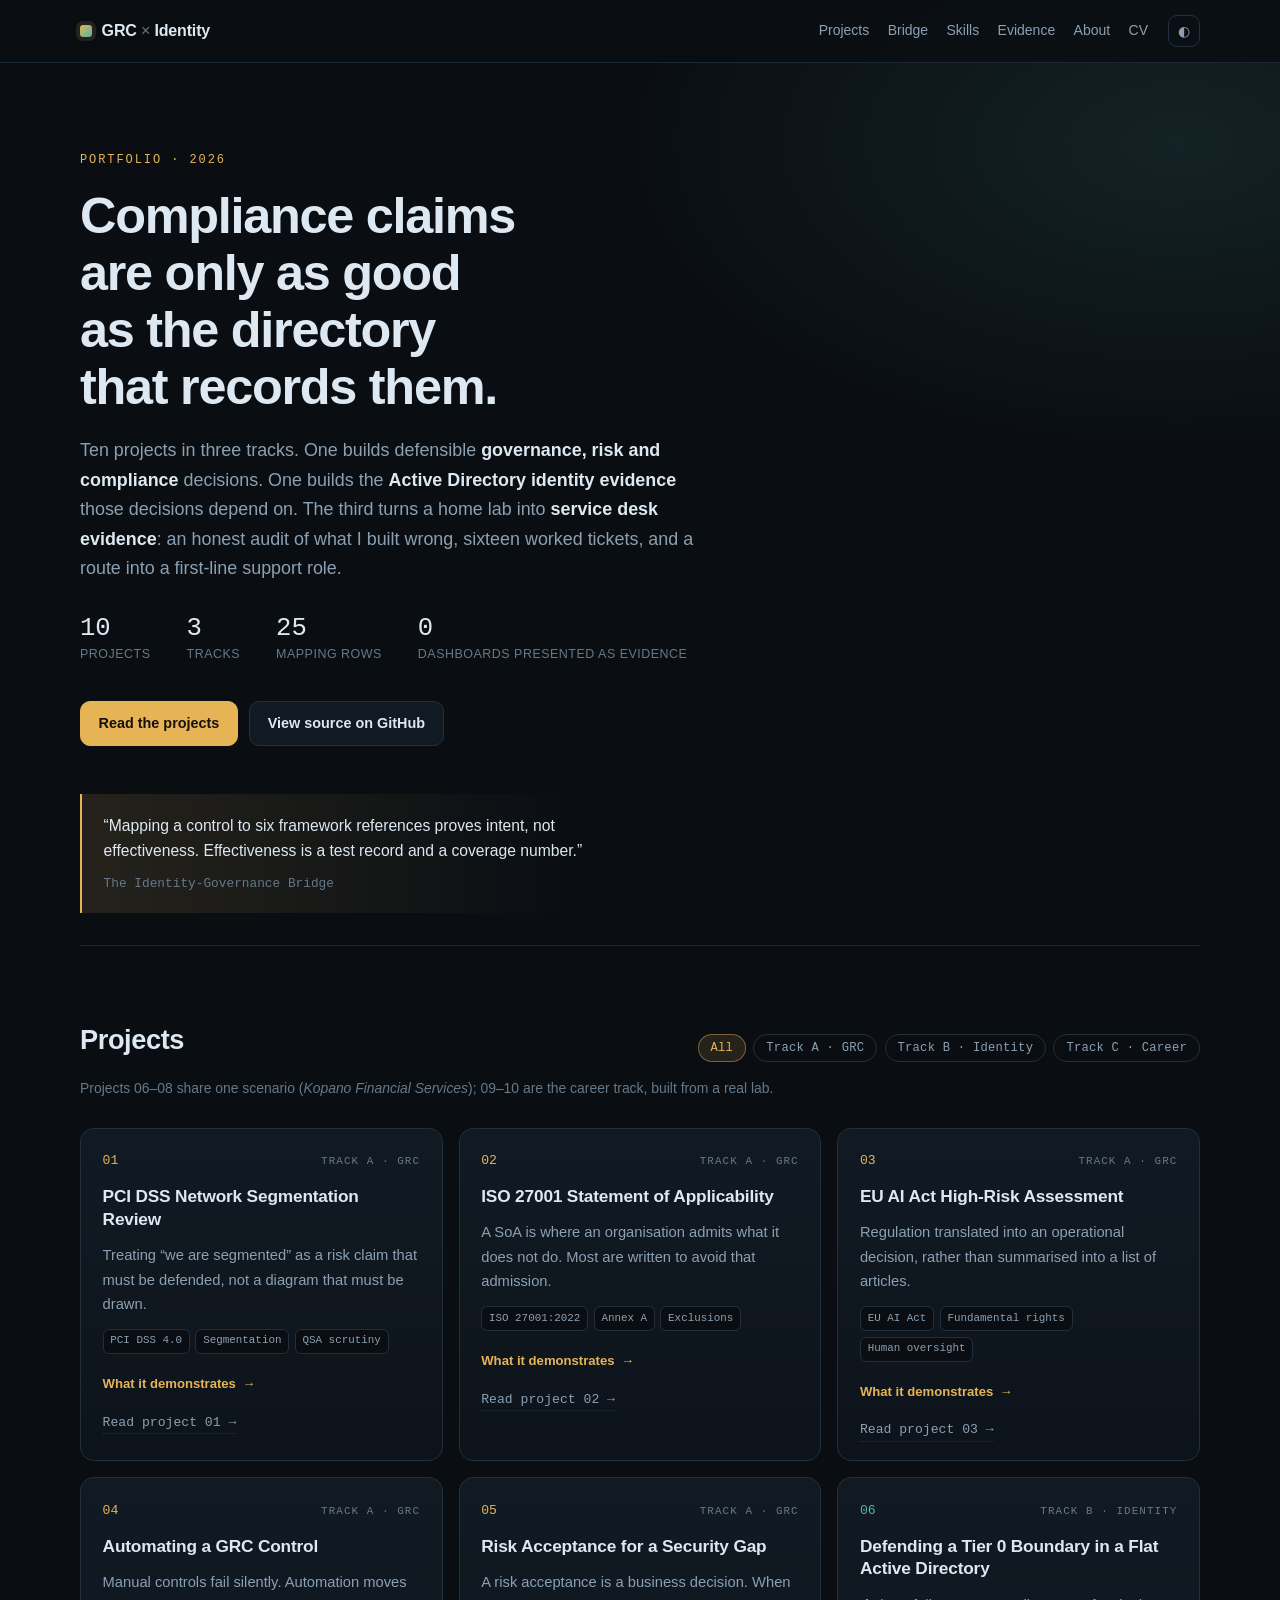
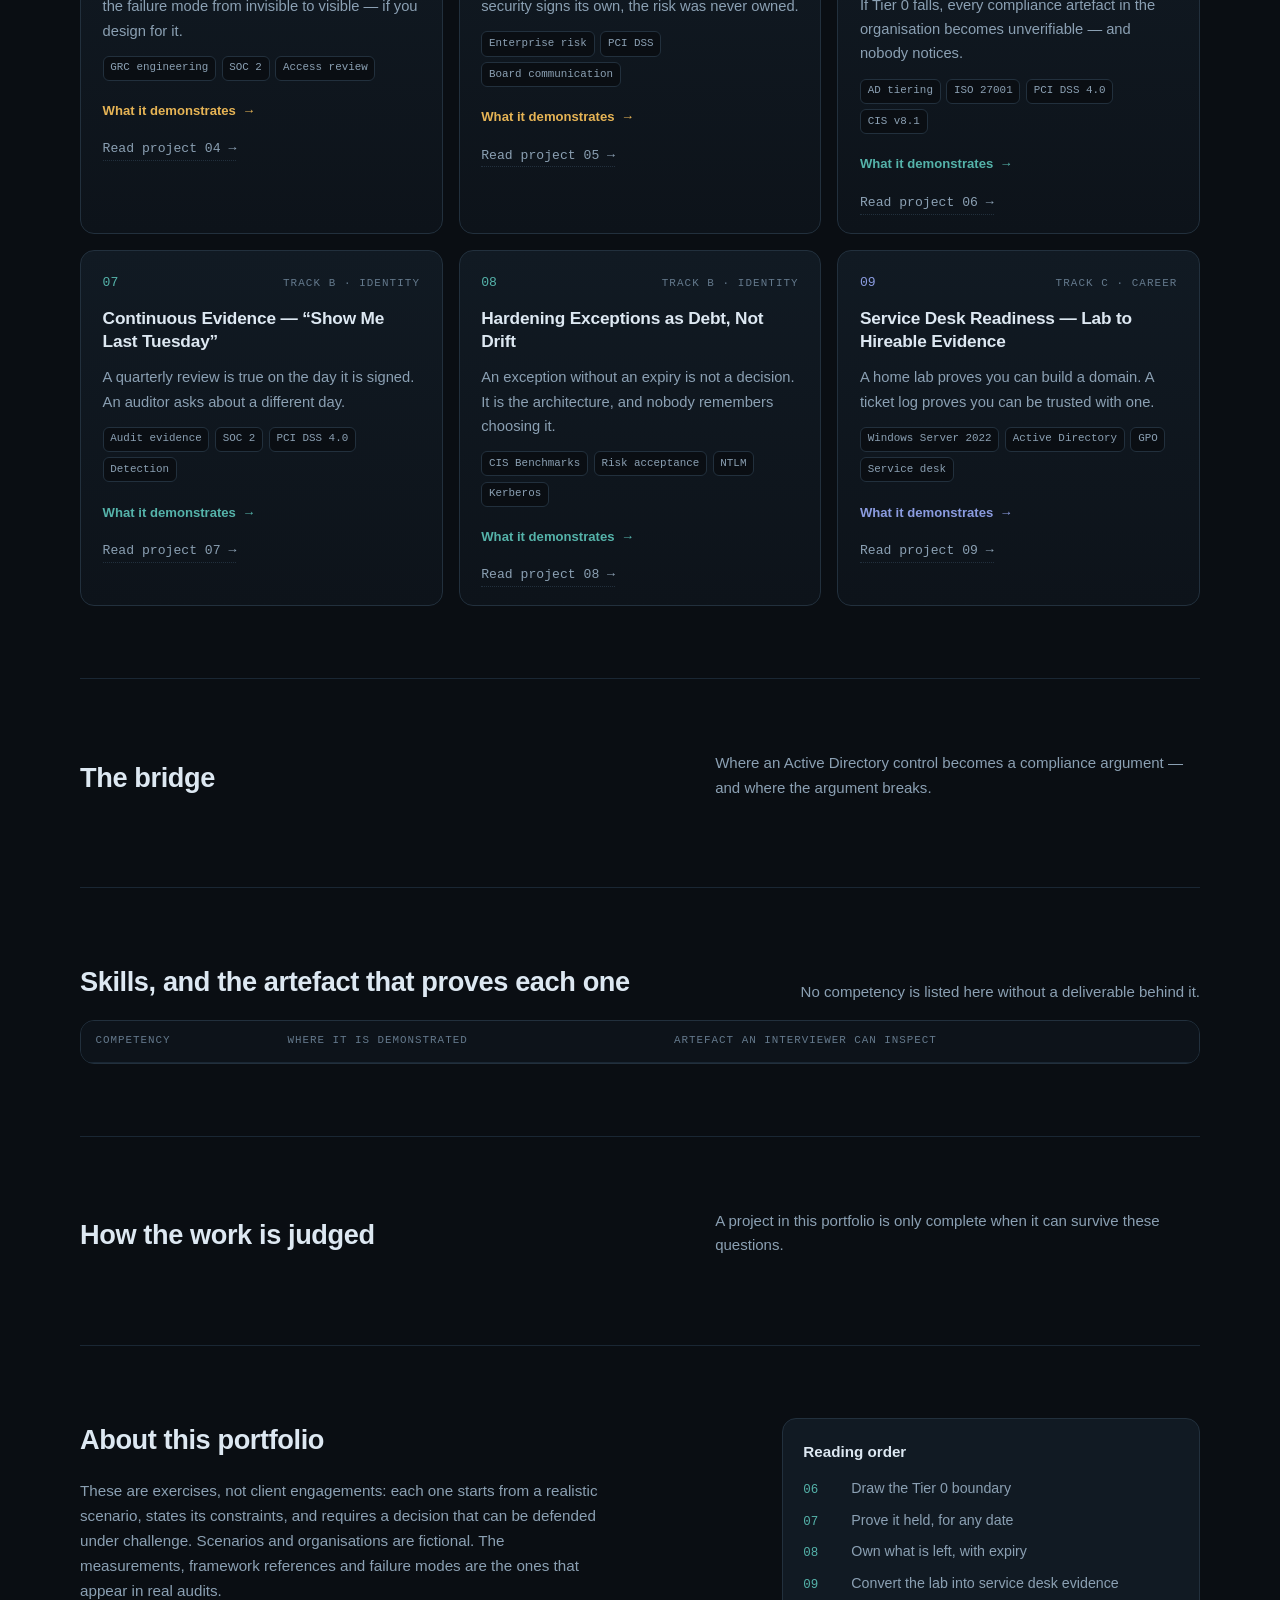
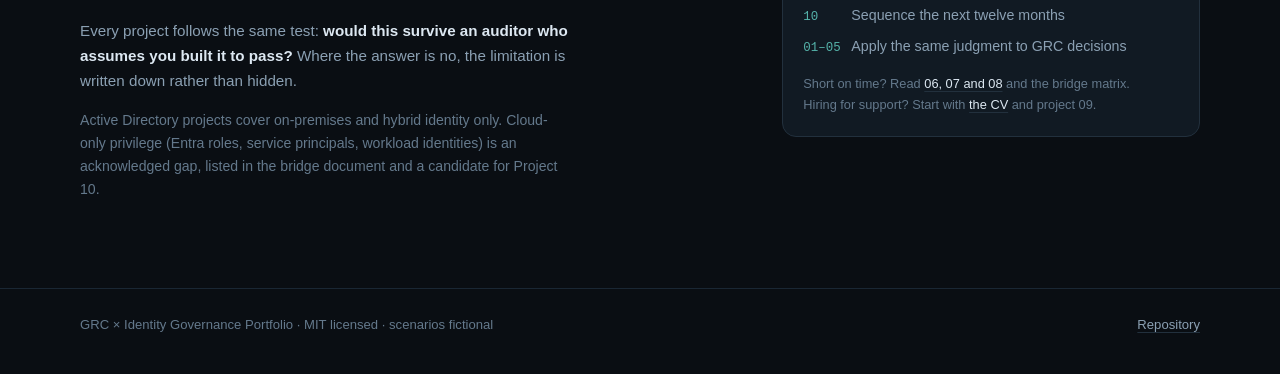
==== commit a6d2d6f6: "Add career strategy track: CISO review, 12-month arc, ordered lab roadmap Assesses both profiles hon" ====
--- a/site/index.html
+++ b/site/index.html
@@ -34,7 +34,7 @@
     <p class="kicker">Portfolio · 2026</p>
     <h1>Compliance claims are only as good as the directory that records them.</h1>
     <p class="lede">
-      Nine projects in three tracks. One builds defensible <strong>governance, risk and compliance</strong> decisions.
+      Ten projects in three tracks. One builds defensible <strong>governance, risk and compliance</strong> decisions.
       One builds the <strong>Active Directory identity evidence</strong> those decisions depend on. The third turns a
       home lab into <strong>service desk evidence</strong>: an honest audit of what I built wrong, sixteen worked
       tickets, and a route into a first-line support role.
@@ -42,7 +42,7 @@
 
     <div class="hero-meta">
       <div class="stat">
-        <span class="stat-n">9</span>
+        <span class="stat-n">10</span>
         <span class="stat-l">projects</span>
       </div>
       <div class="stat">
@@ -81,7 +81,7 @@
         <button class="chip" type="button" data-track="career">Track C · Career</button>
       </div>
     </div>
-    <p class="section-note" id="filter-note">Projects 06–08 share one scenario (<em>Kopano Financial Services</em>); project 09 is the service desk track built from a real lab.</p>
+    <p class="section-note" id="filter-note">Projects 06–08 share one scenario (<em>Kopano Financial Services</em>); 09–10 are the career track, built from a real lab.</p>
     <div id="project-grid" class="grid"></div>
   </section>
 
@@ -143,6 +143,7 @@
           <li><span>07</span> Prove it held, for any date</li>
           <li><span>08</span> Own what is left, with expiry</li>
           <li><span>09</span> Convert the lab into service desk evidence</li>
+          <li><span>10</span> Sequence the next twelve months</li>
           <li><span>01–05</span> Apply the same judgment to GRC decisions</li>
         </ol>
         <p class="small">Short on time? Read <a href="#projects">06, 07 and 08</a> and the bridge matrix.<br />
